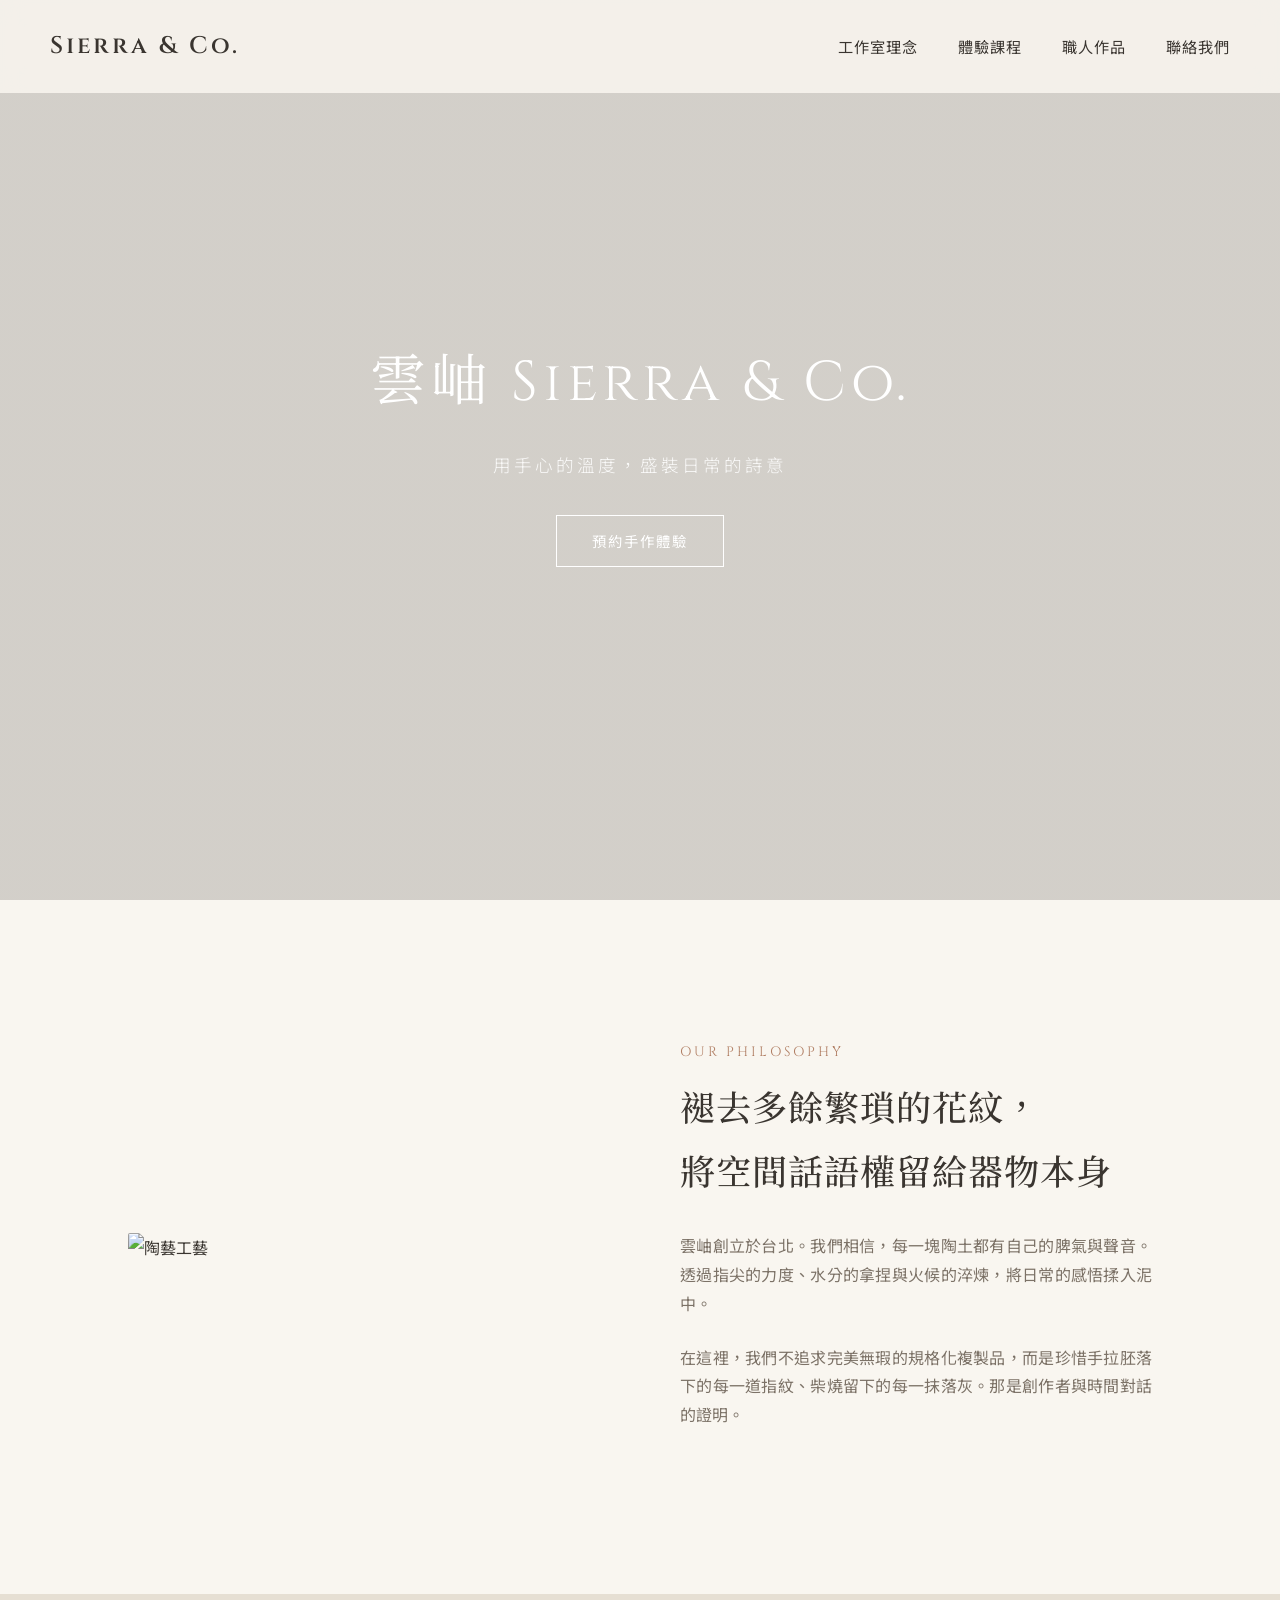
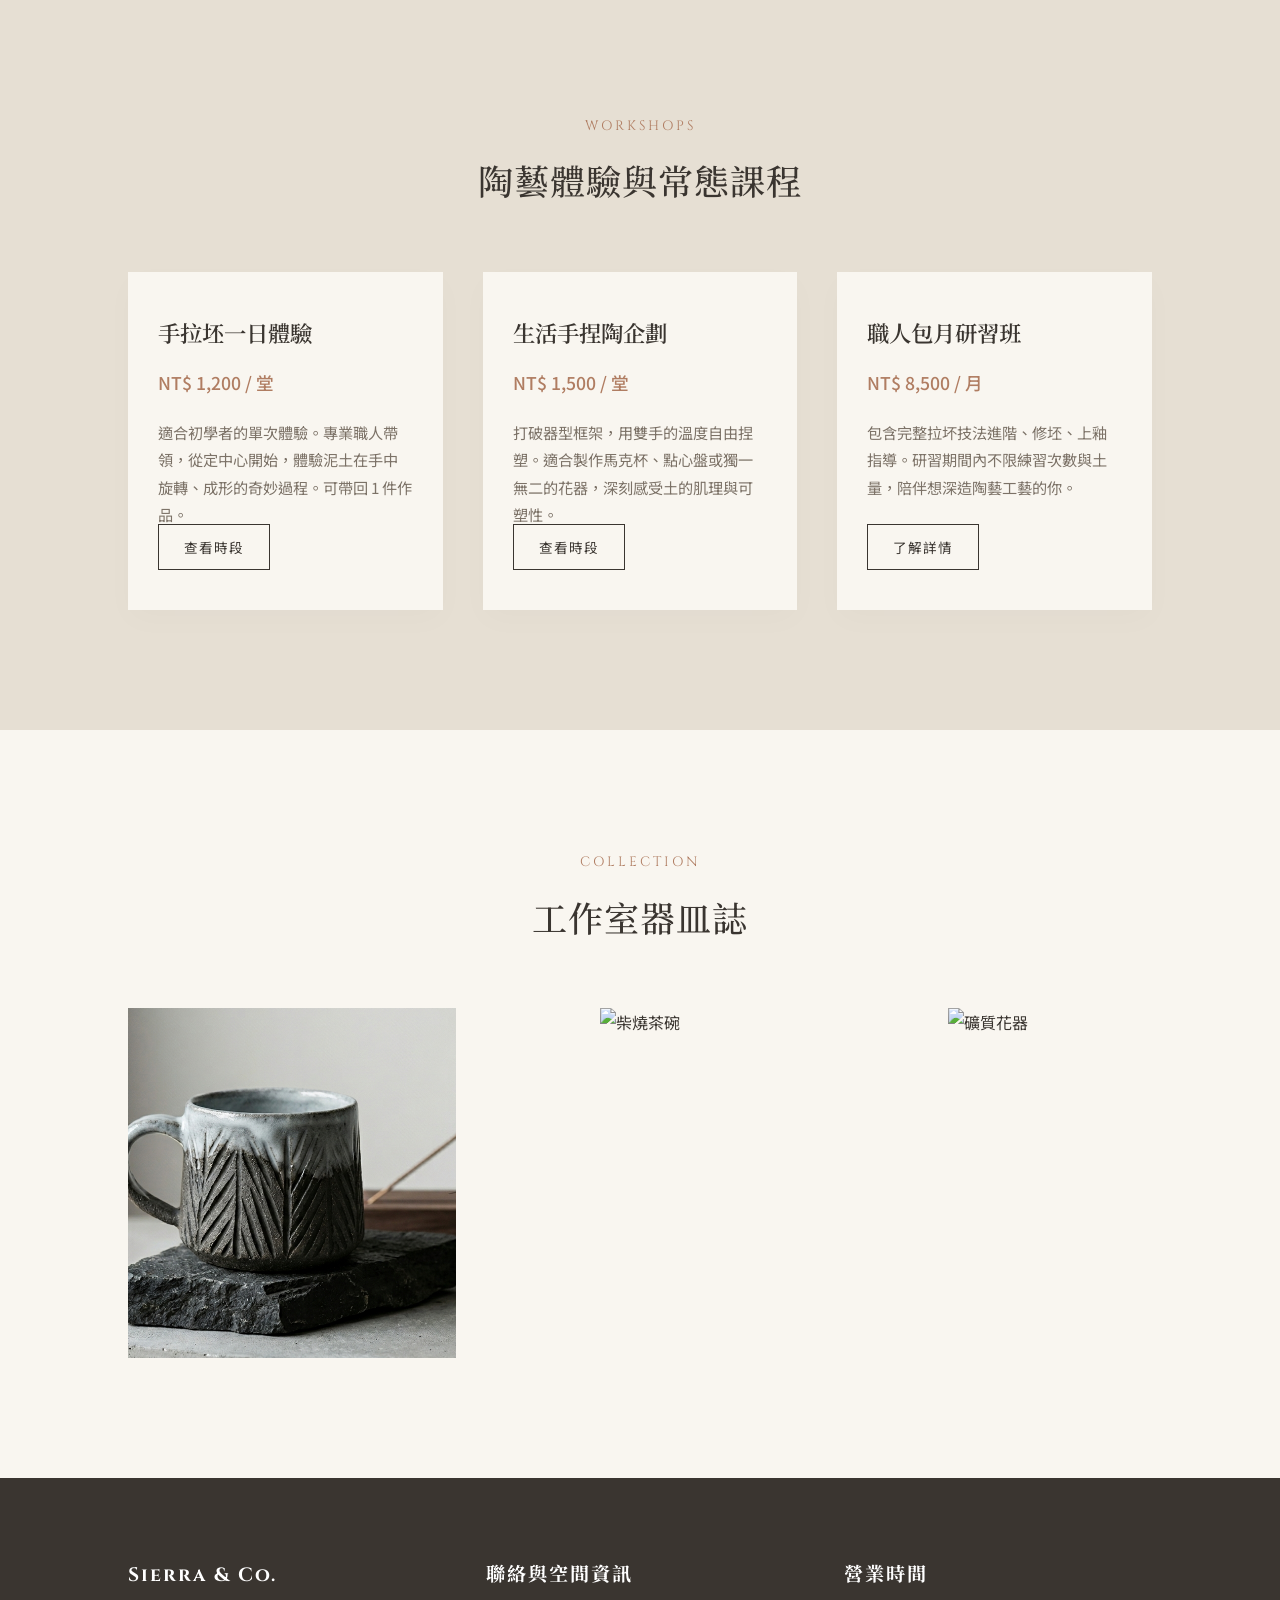
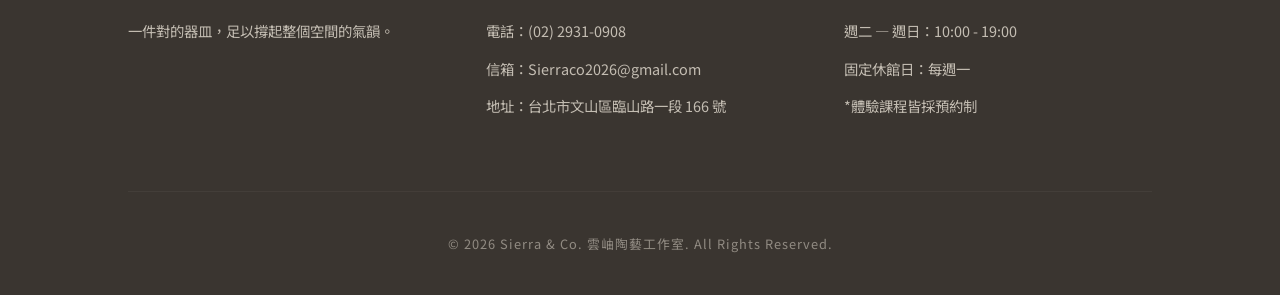
==== index.html @ c88863b6 "change the title of index.html" ====
<!DOCTYPE html>
<html lang="zh-TW">
<head>
    <meta charset="UTF-8">
    <meta name="viewport" content="width=device-width, initial-scale=1.0">
    <title>Sierra & Co. | 雲岫陶藝工作室</title>
    <link rel="preconnect" href="https://fonts.googleapis.com">
    <link rel="preconnect" href="https://fonts.gstatic.com" crossorigin>
    <link href="https://fonts.googleapis.com/css2?family=Cinzel:wght@400;600&family=Noto+Sans+TC:wght@300;400;500&family=Noto+Serif+TC:wght@400;600&display=swap" rel="stylesheet">
    
    <style>
        /* --- 基礎樣式設定 (大地色系 Wabi-Sabi 風格) --- */
        :root {
            --bg-color: #f9f6f0;       /* 溫潤燕麥白 */
            --text-dark: #3a3530;     /* 深炭褐 */
            --text-muted: #7c7267;    /* 淺泥灰 */
            --accent-clay: #b07d62;   /* 陶土赤紅 */
            --accent-sand: #e6dfd3;   /* 沙礫膚色 */
            --transition: all 0.4s cubic-bezier(0.25, 1, 0.5, 1);
        }

        * {
            margin: 0;
            padding: 0;
            box-sizing: border-box;
        }

        body {
            font-family: 'Noto Sans TC', sans-serif;
            background-color: var(--bg-color);
            color: var(--text-dark);
            line-height: 1.8;
            overflow-x: hidden;
        }

        a {
            text-decoration: none;
            color: inherit;
            transition: var(--transition);
        }

        /* --- 導覽列 Navigation --- */
        header {
            position: fixed;
            top: 0;
            left: 0;
            width: 100%;
            padding: 25px 50px;
            display: flex;
            justify-content: space-between;
            align-items: center;
            z-index: 1000;
            background-color: rgba(249, 246, 240, 0.85);
            backdrop-filter: blur(10px);
        }

        .logo {
            font-family: 'Cinzel', serif;
            font-size: 1.5rem;
            letter-spacing: 3px;
            font-weight: 600;
            color: var(--text-dark);
        }

        .nav-links {
            display: flex;
            list-style: none;
            gap: 40px;
        }

        .nav-links a {
            font-size: 0.95rem;
            letter-spacing: 1px;
            font-weight: 400;
            position: relative;
        }

        .nav-links a::after {
            content: '';
            position: absolute;
            width: 0;
            height: 1px;
            bottom: -5px;
            left: 0;
            background-color: var(--accent-clay);
            transition: var(--transition);
        }

        .nav-links a:hover::after {
            width: 100%;
        }

        .nav-links a:hover {
            color: var(--accent-clay);
        }

        /* --- 主視覺 Banner --- */
        .hero {
            height: 100vh;
            display: flex;
            align-items: center;
            justify-content: center;
            text-align: center;
            padding: 0 20px;
            position: relative;
            background: linear-gradient(rgba(58,53,48,0.2), rgba(58,53,48,0.2)), 
                        url('https://images.unsplash.com/photo-1565192647048-f997ded879f0?auto=format&fit=crop&w=1920&q=80') center/cover no-repeat;
            /* 提示：此處背景圖可替換為工作室手拉胚照片 */
        }

        .hero-content {
            color: #fff;
            animation: fadeIn 1.5s ease;
        }

        .hero-content h1 {
            font-family: 'Cinzel', 'Noto Serif TC', serif;
            font-size: 3.5rem;
            letter-spacing: 5px;
            margin-bottom: 15px;
            font-weight: 400;
        }

        .hero-content p {
            font-size: 1.1rem;
            letter-spacing: 3px;
            margin-bottom: 35px;
            font-weight: 300;
            opacity: 0.9;
        }

        .btn-primary {
            display: inline-block;
            padding: 12px 35px;
            border: 1px solid #fff;
            color: #fff;
            font-size: 0.9rem;
            letter-spacing: 2px;
            text-transform: uppercase;
            background: transparent;
            cursor: pointer;
            transition: var(--transition);
        }

        .btn-primary:hover {
            background-color: #fff;
            color: var(--text-dark);
        }

        /* --- 關於理念 About Section --- */
        .about {
            padding: 140px 10%;
            display: flex;
            align-items: center;
            gap: 80px;
        }

        .about-img {
            flex: 1;
            position: relative;
        }

        .about-img img {
            width: 100%;
            height: 500px;
            object-fit: cover;
            border-radius: 2px;
        }

        .about-text {
            flex: 1;
        }

        .section-tag {
            font-family: 'Cinzel', serif;
            color: var(--accent-clay);
            font-size: 0.85rem;
            letter-spacing: 3px;
            display: block;
            margin-bottom: 10px;
        }

        .section-title {
            font-family: 'Noto Serif TC', serif;
            font-size: 2.2rem;
            font-weight: 500;
            margin-bottom: 30px;
            letter-spacing: 1px;
        }

        .about-text p {
            color: var(--text-muted);
            margin-bottom: 25px;
            text-align: justify;
        }

        /* --- 課程體驗 Courses Section --- */
        .courses {
            background-color: var(--accent-sand);
            padding: 120px 10%;
            text-align: center;
        }

        .course-grid {
            display: grid;
            grid-template-columns: repeat(auto-fit, minmax(300px, 1fr));
            gap: 40px;
            margin-top: 60px;
        }

        .course-card {
            background-color: var(--bg-color);
            padding: 40px 30px;
            border-radius: 0px;
            transition: var(--transition);
            text-align: left;
            box-shadow: 0 10px 30px rgba(0,0,0,0.02);
        }

        .course-card:hover {
            transform: translateY(-10px);
            box-shadow: 0 20px 40px rgba(58,53,48,0.08);
        }

        .course-card h3 {
            font-family: 'Noto Serif TC', serif;
            font-size: 1.4rem;
            margin-bottom: 15px;
            font-weight: 600;
        }

        .course-price {
            color: var(--accent-clay);
            font-weight: 500;
            font-size: 1.1rem;
            margin-bottom: 20px;
            display: block;
        }

        .course-card p {
            color: var(--text-muted);
            font-size: 0.95rem;
            margin-bottom: 30px;
            height: 75px; /* 固定高度保持對齊 */
        }

        .btn-secondary {
            display: inline-block;
            padding: 10px 25px;
            border: 1px solid var(--text-dark);
            color: var(--text-dark);
            font-size: 0.85rem;
            letter-spacing: 1px;
        }

        .btn-secondary:hover {
            background-color: var(--text-dark);
            color: var(--bg-color);
        }

        /* --- 作品藝廊 Gallery Section --- */
        .gallery {
            padding: 120px 10%;
            text-align: center;
        }

        .gallery-grid {
            display: grid;
            grid-template-columns: repeat(3, 1fr);
            gap: 20px;
            margin-top: 60px;
        }

        .gallery-item {
            position: relative;
            overflow: hidden;
            height: 350px;
        }

        .gallery-item img {
            width: 100%;
            height: 100%;
            object-fit: cover;
            transition: var(--transition);
        }

        .gallery-item:hover img {
            transform: scale(1.05);
        }

        .gallery-overlay {
            position: absolute;
            top: 0; left: 0; width: 100%; height: 100%;
            background: rgba(58, 53, 48, 0.4);
            display: flex;
            align-items: center;
            justify-content: center;
            color: #fff;
            opacity: 0;
            transition: var(--transition);
            font-family: 'Noto Serif TC', serif;
            letter-spacing: 2px;
        }

        .gallery-item:hover .gallery-overlay {
            opacity: 1;
        }

        /* --- 聯絡與資訊 Footer --- */
        footer {
            background-color: var(--text-dark);
            color: var(--accent-sand);
            padding: 80px 10% 40px 10%;
        }

        .footer-content {
            display: grid;
            grid-template-columns: repeat(auto-fit, minmax(250px, 1fr));
            gap: 50px;
            margin-bottom: 60px;
        }

        .footer-box h4 {
            font-family: 'Cinzel', 'Noto Serif TC', serif;
            font-size: 1.2rem;
            margin-bottom: 25px;
            letter-spacing: 2px;
            color: #fff;
        }

        .footer-box p, .footer-box li {
            font-size: 0.9rem;
            margin-bottom: 12px;
            opacity: 0.8;
            list-style: none;
        }

        .footer-bottom {
            text-align: center;
            padding-top: 40px;
            border-top: 1px solid rgba(230, 223, 211, 0.1);
            font-size: 0.8rem;
            opacity: 0.5;
            letter-spacing: 1px;
        }

        /* --- 動態與響應式 RWD --- */
        @keyframes fadeIn {
            from { opacity: 0; transform: translateY(20px); }
            to { opacity: 1; transform: translateY(0); }
        }

        @media (max-width: 968px) {
            header { padding: 20px 30px; }
            .nav-links { display: none; } /* 簡化手機版，實務上可加上漢堡選單 */
            .about { flex-direction: column; padding: 80px 5%; gap: 40px; }
            .gallery-grid { grid-template-columns: repeat(2, 1fr); }
            .hero-content h1 { font-size: 2.5rem; }
        }

        @media (max-width: 576px) {
            .gallery-grid { grid-template-columns: 1fr; }
        }
    </style>
</head>
<body>

    <header>
        <div class="logo">Sierra & Co.</div>
        <nav>
            <ul class="nav-links">
                <li><a href="#about">工作室理念</a></li>
                <li><a href="#courses">體驗課程</a></li>
                <li><a href="#gallery">職人作品</a></li>
                <li><a href="#contact">聯絡我們</a></li>
            </ul>
        </nav>
    </header>

    <section class="hero">
        <div class="hero-content">
            <h1>雲岫 Sierra & Co.</h1>
            <p>用手心的溫度，盛裝日常的詩意</p>
            <a href="#courses" class="btn-primary">預約手作體驗</a>
        </div>
    </section>

    <section class="about" id="about">
        <div class="about-img">
            <img src="https://images.unsplash.com/photo-1593113598332-cd288d649433?auto=format&fit=crop&w=800&q=80" alt="陶藝工藝">
        </div>
        <div class="about-text">
            <span class="section-tag">OUR PHILOSOPHY</span>
            <h2 class="section-title">褪去多餘繁瑣的花紋，<br>將空間話語權留給器物本身</h2>
            <p>雲岫創立於台北。我們相信，每一塊陶土都有自己的脾氣與聲音。透過指尖的力度、水分的拿捏與火候的淬煉，將日常的感悟揉入泥中。</p>
            <p>在這裡，我們不追求完美無瑕的規格化複製品，而是珍惜手拉胚落下的每一道指紋、柴燒留下的每一抹落灰。那是創作者與時間對話的證明。</p>
        </div>
    </section>

    <section class="courses" id="courses">
        <span class="section-tag">WORKSHOPS</span>
        <h2 class="section-title">陶藝體驗與常態課程</h2>
        
        <div class="course-grid">
            <div class="course-card">
                <h3>手拉坯一日體驗</h3>
                <span class="course-price">NT$ 1,200 / 堂</span>
                <p>適合初學者的單次體驗。專業職人帶領，從定中心開始，體驗泥土在手中旋轉、成形的奇妙過程。可帶回 1 件作品。</p>
                <a href="#contact" class="btn-secondary">查看時段</a>
            </div>
            <div class="course-card">
                <h3>生活手捏陶企劃</h3>
                <span class="course-price">NT$ 1,500 / 堂</span>
                <p>打破器型框架，用雙手的溫度自由捏塑。適合製作馬克杯、點心盤或獨一無二的花器，深刻感受土的肌理與可塑性。</p>
                <a href="#contact" class="btn-secondary">查看時段</a>
            </div>
            <div class="course-card">
                <h3>職人包月研習班</h3>
                <span class="course-price">NT$ 8,500 / 月</span>
                <p>包含完整拉坏技法進階、修坯、上釉指導。研習期間內不限練習次數與土量，陪伴想深造陶藝工藝的你。</p>
                <a href="#contact" class="btn-secondary">了解詳情</a>
            </div>
        </div>
    </section>

    <section class="gallery" id="gallery">
        <span class="section-tag">COLLECTION</span>
        <h2 class="section-title">工作室器皿誌</h2>
        
        <div class="gallery-grid">
            <div class="gallery-item">
                <img src="雪口系列 - 刻痕杯.png" alt="雪口馬克杯">
                <div class="gallery-overlay">雪口系列 - 刻痕杯</div>
            </div>
            <div class="gallery-item">
                <img src="https://images.unsplash.com/photo-1578749556568-bc2c40e68b61?auto=format&fit=crop&w=600&q=80" alt="柴燒茶碗">
                <div class="gallery-overlay">柴燒手拉胚 - 茶碗</div>
            </div>
            <div class="gallery-item">
                <img src="https://images.unsplash.com/photo-1534447677768-be436bb09401?auto=format&fit=crop&w=600&q=80" alt="礦質花器">
                <div class="gallery-overlay">結晶釉 - 礦質花器</div>
            </div>
        </div>
    </section>

    <footer id="contact">
        <div class="footer-content">
            <div class="footer-box">
                <h4>Sierra & Co.</h4>
                <p>一件對的器皿，足以撐起整個空間的氣韻。</p>
            </div>
            <div class="footer-box">
                <h4>聯絡與空間資訊</h4>
                <ul>
                    <li>電話：(02) 2931-0908</li>
                    <li>信箱：Sierraco2026@gmail.com</li>
                    <li>地址：台北市文山區臨山路一段 166 號</li>
                </ul>
            </div>
            <div class="footer-box">
                <h4>營業時間</h4>
                <ul>
                    <li>週二 — 週日：10:00 - 19:00</li>
                    <li>固定休館日：每週一</li>
                    <li>*體驗課程皆採預約制</li>
                </ul>
            </div>
        </div>
        <div class="footer-bottom">
            <p>&copy; 2026 Sierra & Co. 雲岫陶藝工作室. All Rights Reserved.</p>
        </div>
    </footer>

</body>
</html>
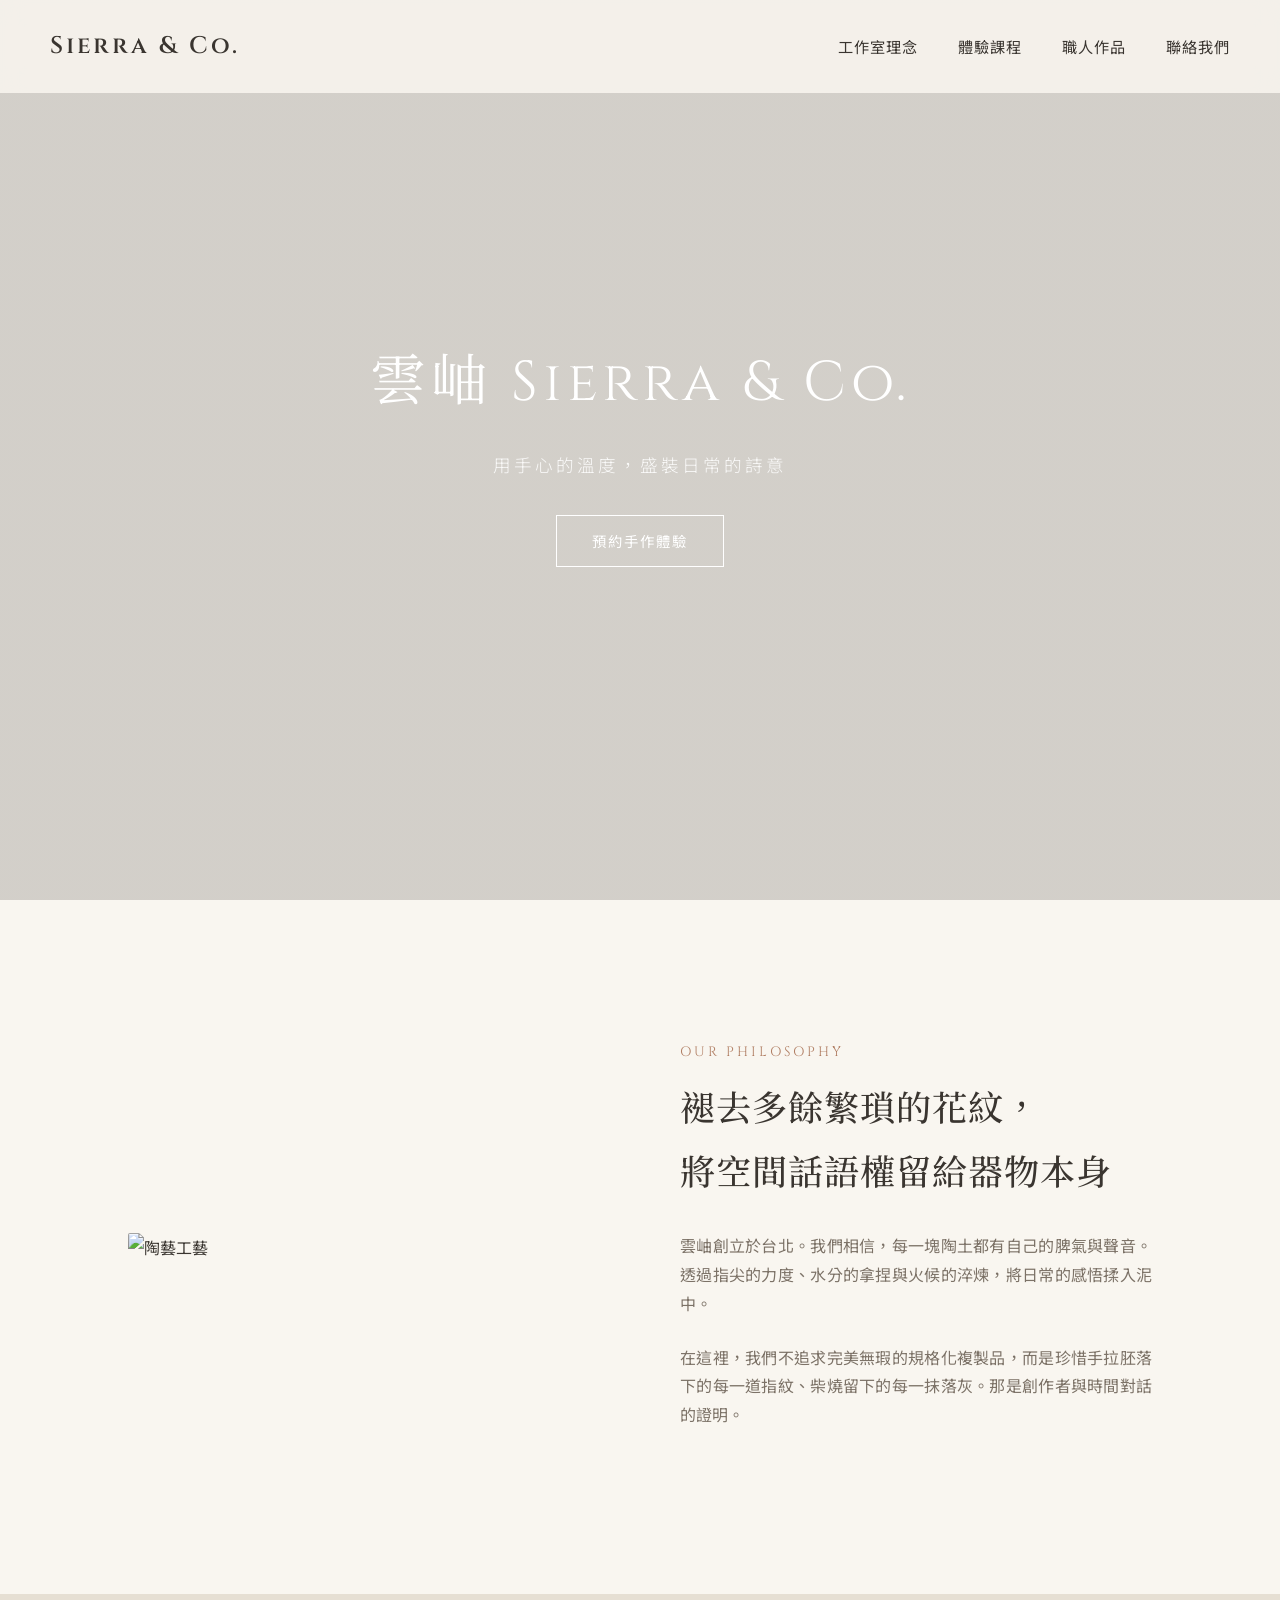
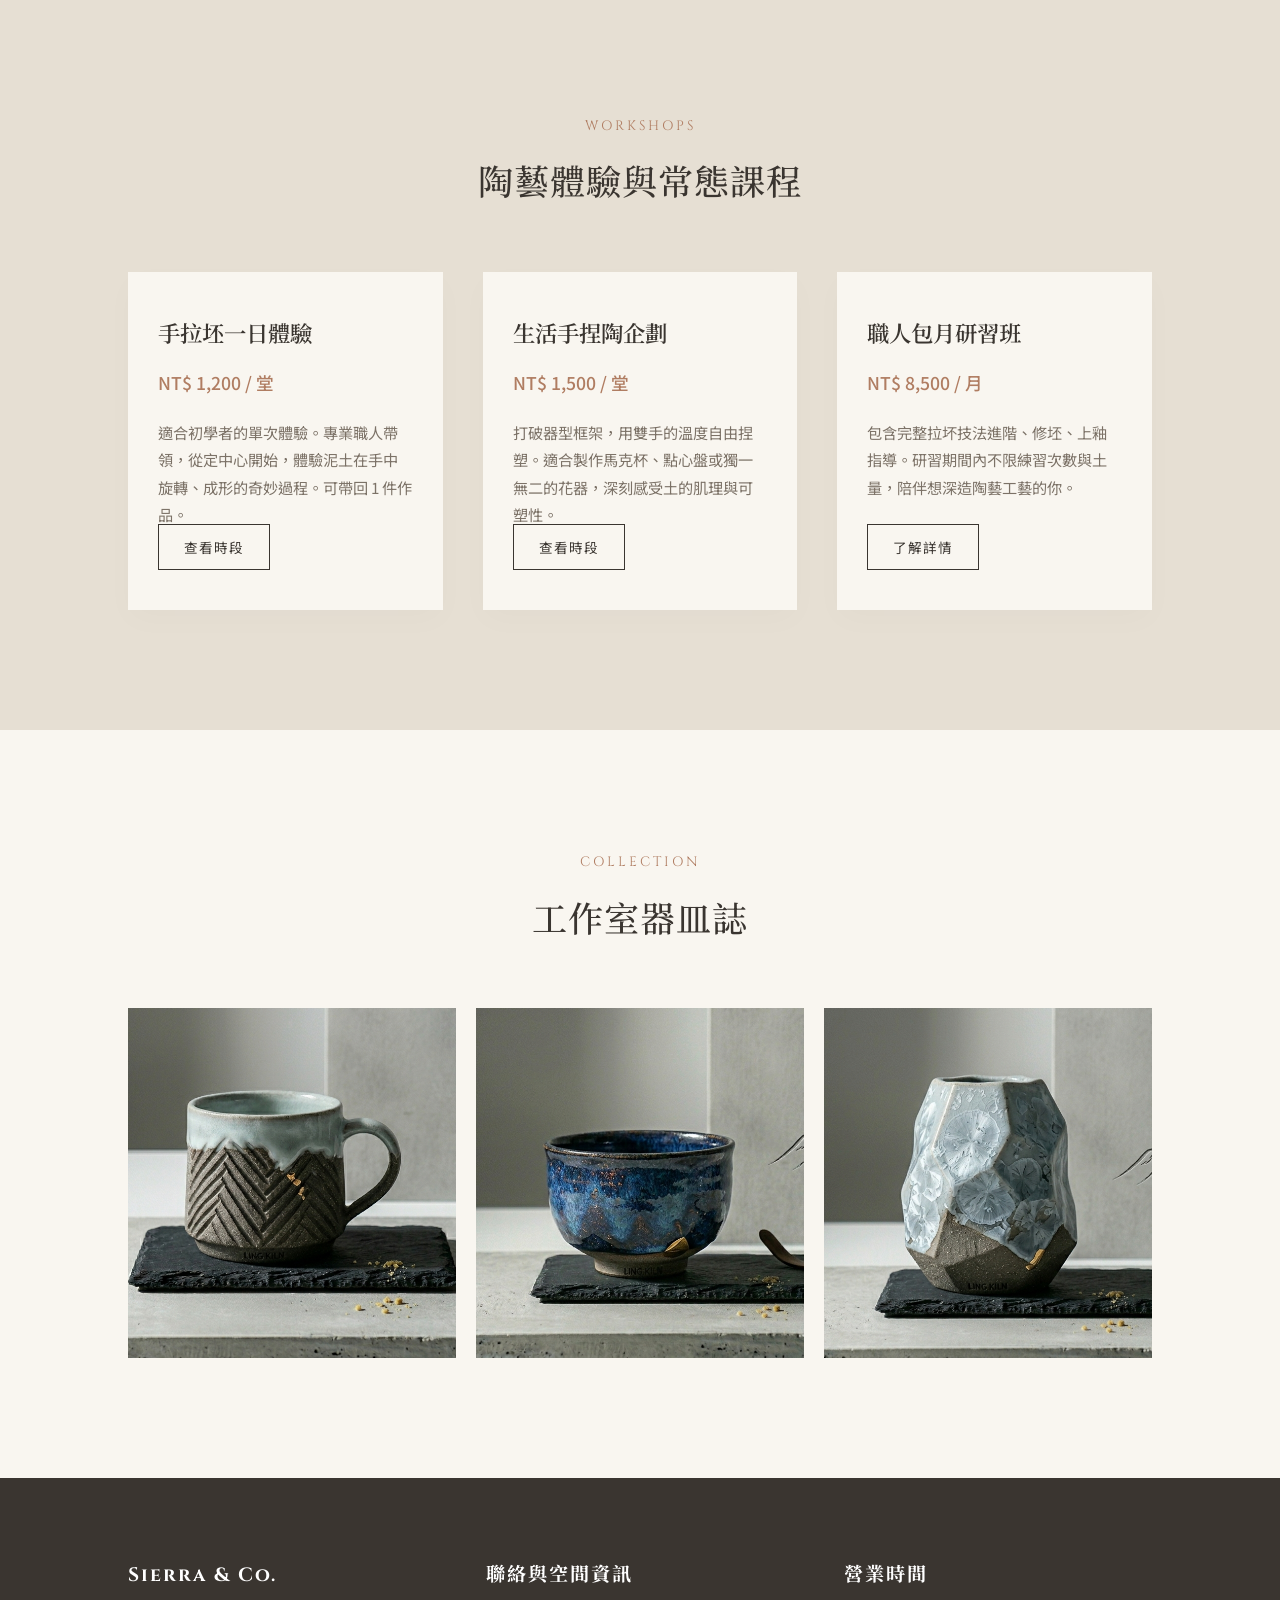
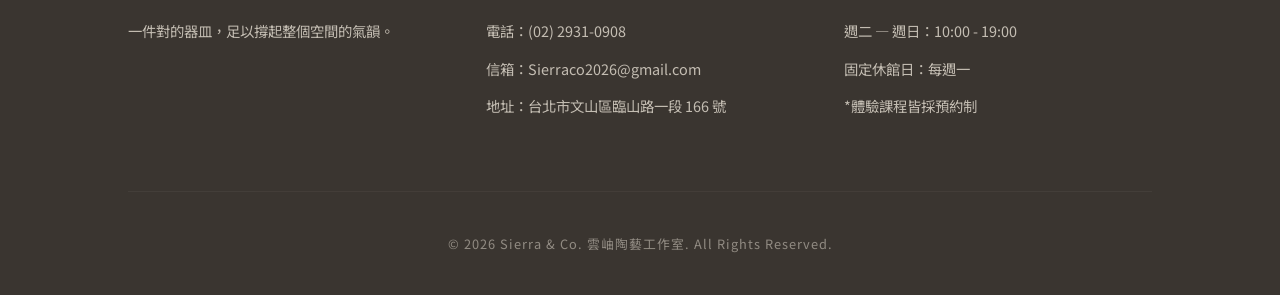
==== commit a97f6cf9: "changes to be committed:" ====
--- a/index.html
+++ b/index.html
@@ -7,6 +7,7 @@
     <link rel="preconnect" href="https://fonts.googleapis.com">
     <link rel="preconnect" href="https://fonts.gstatic.com" crossorigin>
     <link href="https://fonts.googleapis.com/css2?family=Cinzel:wght@400;600&family=Noto+Sans+TC:wght@300;400;500&family=Noto+Serif+TC:wght@400;600&display=swap" rel="stylesheet">
+    <link href="style.css" rel="stylesheet">
     
     <style>
         /* --- 基礎樣式設定 (大地色系 Wabi-Sabi 風格) --- */
@@ -62,6 +63,25 @@
             color: var(--text-dark);
         }
 
+        /* --- 漢堡選單按鈕本體 --- */
+        .menu-toggle {
+            display: none; /* 桌機預設隱藏 */
+            flex-direction: column;
+            justify-content: space-between;
+            width: 24px;
+            height: 16px;
+            cursor: pointer;
+            z-index: 1002;
+        }
+
+        .menu-toggle .bar {
+            width: 100%;
+            height: 1.5px;
+            background-color: var(--text-dark);
+            transition: var(--transition);
+        }
+
+        /* 桌機版橫式選單樣式 */
         .nav-links {
             display: flex;
             list-style: none;
@@ -105,7 +125,6 @@
             position: relative;
             background: linear-gradient(rgba(58,53,48,0.2), rgba(58,53,48,0.2)), 
                         url('https://images.unsplash.com/photo-1565192647048-f997ded879f0?auto=format&fit=crop&w=1920&q=80') center/cover no-repeat;
-            /* 提示：此處背景圖可替換為工作室手拉胚照片 */
         }
 
         .hero-content {
@@ -241,7 +260,7 @@
             color: var(--text-muted);
             font-size: 0.95rem;
             margin-bottom: 30px;
-            height: 75px; /* 固定高度保持對齊 */
+            height: 75px; 
         }
 
         .btn-secondary {
@@ -344,15 +363,73 @@
             letter-spacing: 1px;
         }
 
-        /* --- 動態與響應式 RWD --- */
         @keyframes fadeIn {
             from { opacity: 0; transform: translateY(20px); }
             to { opacity: 1; transform: translateY(0); }
         }
 
+        /* --- 📱 手機版 RWD 樣式 (關鍵修改：靠右、上至下落下的不滿版選單) --- */
         @media (max-width: 968px) {
-            header { padding: 20px 30px; }
-            .nav-links { display: none; } /* 簡化手機版，實務上可加上漢堡選單 */
+            header { 
+                padding: 20px 30px; 
+            }
+            
+            /* 1. 顯示漢堡按鈕，並確保它在最右側 */
+            .menu-toggle { 
+                display: flex; 
+                order: 2; /* 強制排在後面 */
+            }
+
+            /* 2. 漢堡按鈕點擊變成 X */
+            .menu-toggle.active .bar:nth-child(1) {
+                transform: translateY(7px) rotate(45deg);
+            }
+            .menu-toggle.active .bar:nth-child(2) {
+                opacity: 0;
+            }
+            .menu-toggle.active .bar:nth-child(3) {
+                transform: translateY(-7px) rotate(-45deg);
+            }
+
+            /* 3. 重構選單：由上往下落下、不滿版、靠右 */
+            .nav-links {
+                display: flex;
+                flex-direction: column;
+                justify-content: flex-start;
+                align-items: flex-end; /* 文字內容靠右對齊 */
+                
+                position: absolute;
+                top: 100%; /* 從 Header 底部往下開 */
+                right: 30px; /* 靠右對齊，留上一點高級感的邊距 */
+                
+                width: 200px; /* 設定小巧的不滿版寬度 */
+                padding: 25px 20px;
+                background-color: rgba(249, 246, 240, 0.98); /* 燕麥白 */
+                box-shadow: 0 10px 30px rgba(58, 53, 48, 0.08); /* 淡淡的陰影 */
+                gap: 20px;
+                list-style: none;
+                
+                /* 下拉與消失動畫 */
+                opacity: 0;
+                transform: translateY(-15px); 
+                pointer-events: none;
+                transition: var(--transition);
+                z-index: 1000;
+            }
+
+            /* 4. 當點擊啟動時，展開選單 */
+            .nav-links.active {
+                opacity: 1;
+                transform: translateY(0);
+                pointer-events: auto;
+            }
+
+            .nav-links a {
+                font-size: 1rem;
+                width: 100%;
+                text-align: right;
+            }
+            
             .about { flex-direction: column; padding: 80px 5%; gap: 40px; }
             .gallery-grid { grid-template-columns: repeat(2, 1fr); }
             .hero-content h1 { font-size: 2.5rem; }
@@ -367,11 +444,18 @@
 
     <header>
         <div class="logo">Sierra & Co.</div>
+        
+        <div class="menu-toggle" id="mobile-menu">
+            <span class="bar"></span>
+            <span class="bar"></span>
+            <span class="bar"></span>
+        </div>
+        
         <nav>
             <ul class="nav-links">
                 <li><a href="#about">工作室理念</a></li>
                 <li><a href="#courses">體驗課程</a></li>
-                <li><a href="#gallery">職人作品</a></li>
+                <li><a href="gallery.html">職人作品</a></li>
                 <li><a href="#contact">聯絡我們</a></li>
             </ul>
         </nav>
@@ -433,11 +517,11 @@
                 <div class="gallery-overlay">雪口系列 - 刻痕杯</div>
             </div>
             <div class="gallery-item">
-                <img src="https://images.unsplash.com/photo-1578749556568-bc2c40e68b61?auto=format&fit=crop&w=600&q=80" alt="柴燒茶碗">
+                <img src="柴燒手拉胚 - 茶碗.png" alt="柴燒茶碗">
                 <div class="gallery-overlay">柴燒手拉胚 - 茶碗</div>
             </div>
             <div class="gallery-item">
-                <img src="https://images.unsplash.com/photo-1534447677768-be436bb09401?auto=format&fit=crop&w=600&q=80" alt="礦質花器">
+                <img src="結晶釉 - 礦質花器.png" alt="礦質花器">
                 <div class="gallery-overlay">結晶釉 - 礦質花器</div>
             </div>
         </div>
@@ -471,5 +555,34 @@
         </div>
     </footer>
 
+    <script>
+        document.addEventListener('DOMContentLoaded', () => {
+            const menuToggle = document.getElementById('mobile-menu');
+            const navLinks = document.querySelector('.nav-links');
+
+            // 1. 點擊漢堡按鈕，切換 active 狀態
+            menuToggle.addEventListener('click', (e) => {
+                e.stopPropagation();
+                menuToggle.classList.toggle('active');
+                navLinks.classList.toggle('active');
+            });
+
+            // 2. 點擊選單內的任意連結，自動關閉下拉選單
+            document.querySelectorAll('.nav-links a').forEach(link => {
+                link.addEventListener('click', () => {
+                    menuToggle.classList.remove('active');
+                    navLinks.classList.remove('active');
+                });
+            });
+
+            // 3. 點擊頁面其他空白地方，也幫忙自動收合
+            document.addEventListener('click', (e) => {
+                if (!menuToggle.contains(e.target) && !navLinks.contains(e.target)) {
+                    menuToggle.classList.remove('active');
+                    navLinks.classList.remove('active');
+                }
+            });
+        });
+    </script>
 </body>
 </html>
--- a/style.css
+++ b/style.css
@@ -0,0 +1,112 @@
+/* --- 漢堡選單基礎樣式 (桌機版隱藏) --- */
+.menu-toggle {
+    display: none;
+    flex-direction: column;
+    justify-content: space-between;
+    width: 24px;
+    height: 18px;
+    cursor: pointer;
+    z-index: 1001;
+}
+
+.menu-toggle .bar {
+    width: 100%;
+    height: 1.5px;
+    background-color: var(--text-dark);
+    transition: var(--transition);
+}
+
+/* --- 📱 手機版 RWD 樣式 (上方滿版、左右吃滿、高度半版) --- */
+        @media (max-width: 968px) {
+            header { 
+                padding: 20px 30px; 
+                position: fixed; /* 確保導覽列固定在最頂端 */
+                width: 100%;
+                top: 0;
+                left: 0;
+            }
+            
+            /* 1. 顯示漢堡按鈕，並確保它在最右側 */
+            .menu-toggle { 
+                display: flex; 
+                order: 2; /* 強制排在 logo 後面 */
+                position: relative;
+                z-index: 1002; /* 確保 X 按鈕在選單上層 */
+            }
+
+            /* 2. 漢堡按鈕點擊變成 X */
+            .menu-toggle.active .bar:nth-child(1) {
+                transform: translateY(7px) rotate(45deg);
+            }
+            .menu-toggle.active .bar:nth-child(2) {
+                opacity: 0;
+            }
+            .menu-toggle.active .bar:nth-child(3) {
+                transform: translateY(-7px) rotate(-45deg);
+            }
+
+            /* 3. 重構選單：上方滿版、左右吃滿（100%）、高度半版 */
+            .nav-links {
+                display: flex;
+                flex-direction: column;
+                justify-content: flex-start;
+                align-items: flex-start; /* 文字靠左對齊，與你截圖的風格一致 */
+                
+                position: fixed;
+                top: -100%; /* 預設完全藏在螢幕上方外面 */
+                left: 0;
+                
+                /* 關鍵寬高度：左右兩側完全吃滿（100%寬），高度只佔據上半部 */
+                width: 100vw; 
+                /* 可依需求調整高度，例如 55vh 代表佔據螢幕高度的 55% */
+                height: 55vh; 
+                
+                /* 上方留出 header 的厚度（大約 80px），避免選單字體與 Logo 重疊 */
+                padding: 90px 40px 40px 40px; 
+                
+                background-color: #ffffff; /* 純白背景 */
+                box-shadow: 0 10px 30px rgba(58, 53, 48, 0.08); /* 下方淡淡的優雅陰影 */
+                gap: 25px; /* 選項之間的間距 */
+                list-style: none;
+                
+                /* 由上往下掉落的流暢動畫 */
+                opacity: 0;
+                pointer-events: none;
+                transition: transform 0.4s cubic-bezier(0.25, 1, 0.5, 1), opacity 0.3s ease;
+                z-index: 1001;
+            }
+
+            /* 4. 當點擊啟動時，由上往下垂直掉落滑入（往下推移到 top: 0 的位置） */
+            .nav-links.active {
+                opacity: 1;
+                transform: translateY(100%); /* 配合 top: -100% 剛好完美貼齊頂部展開 */
+                pointer-events: auto;
+            }
+
+            /* 5. 選單選項的分隔線設計 */
+            .nav-links li {
+                width: 100%;
+                border-bottom: 1px solid #f0ede7; /* 隱隱約約的下分界線 */
+                padding-bottom: 12px;
+            }
+
+            .nav-links a {
+                font-size: 1.05rem;
+                font-weight: 400;
+                color: var(--text-dark);
+                display: block;
+                width: 100%;
+                text-align: left;
+                letter-spacing: 2px;
+            }
+            
+            /* 移除桌機版的 hover 線條效果 */
+            .nav-links a::after {
+                display: none;
+            }
+            
+            /* 原有的其餘區塊 RWD 保持不變 */
+            .about { flex-direction: column; padding: 80px 5%; gap: 40px; }
+            .gallery-grid { grid-template-columns: repeat(2, 1fr); }
+            .hero-content h1 { font-size: 2.5rem; }
+        }
